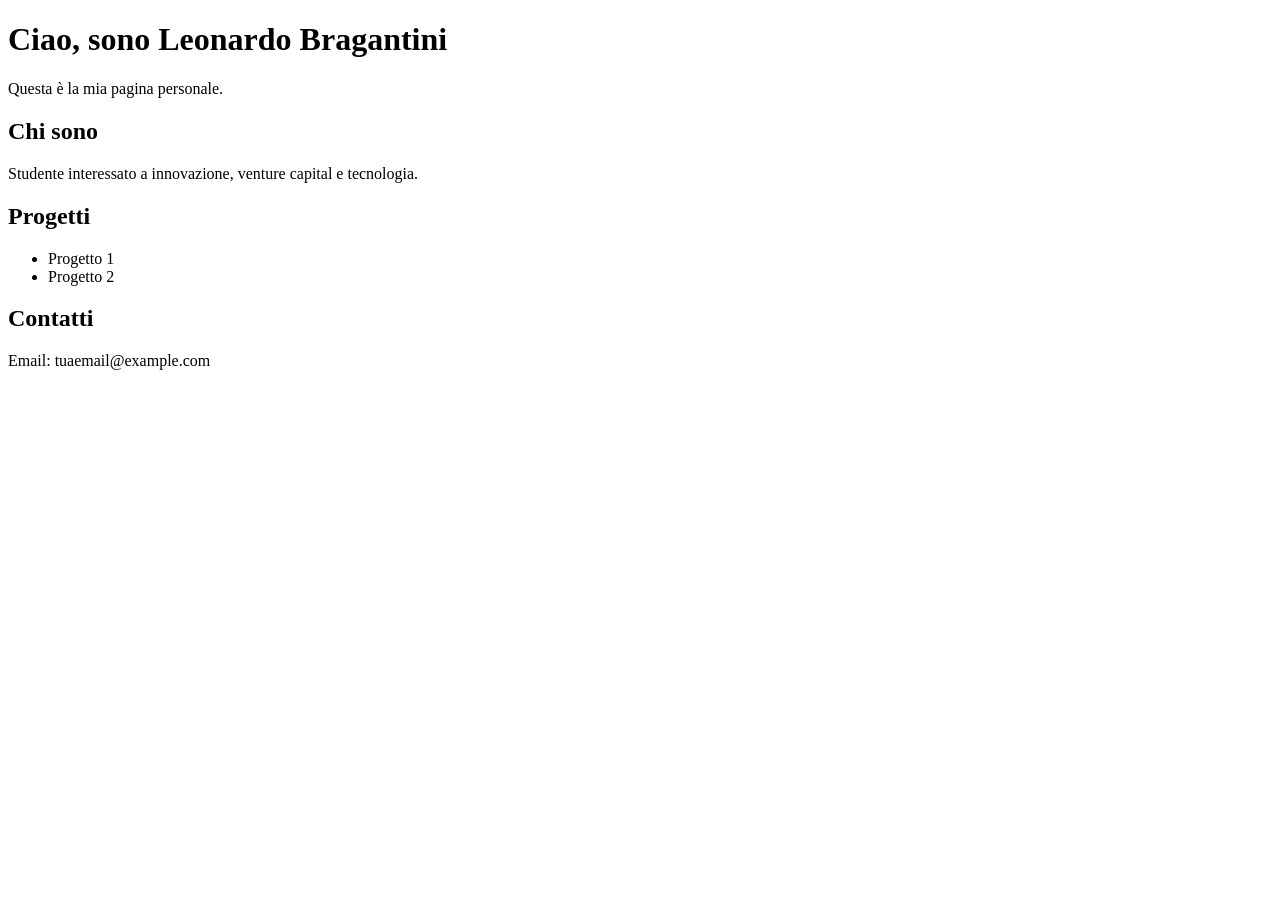
==== index.html @ 48f8a978 "Add personal webpage for Leonardo Bragantini" ====
<!DOCTYPE html>
<html>
<head>
  <title>Leonardo Bragantini</title>
</head>
<body>
  <h1>Ciao, sono Leonardo Bragantini</h1>
  <p>Questa è la mia pagina personale.</p>

  <h2>Chi sono</h2>
  <p>Studente interessato a innovazione, venture capital e tecnologia.</p>

  <h2>Progetti</h2>
  <ul>
    <li>Progetto 1</li>
    <li>Progetto 2</li>
  </ul>

  <h2>Contatti</h2>
  <p>Email: tuaemail@example.com</p>
</body>
</html>
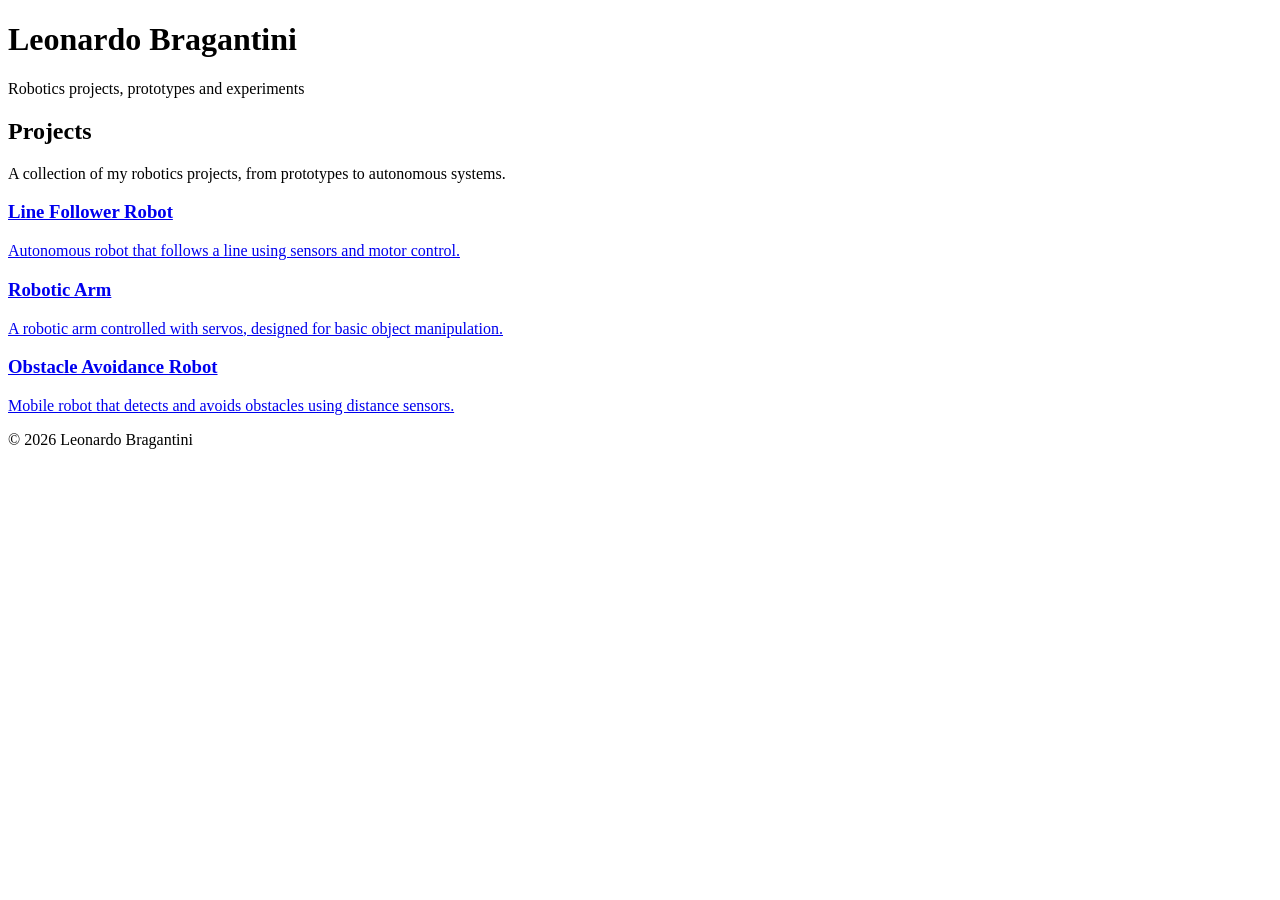
==== commit 85a0bea5: "Revise index.html for personal project showcase" ====
--- a/index.html
+++ b/index.html
@@ -1,23 +1,47 @@
 <!DOCTYPE html>
-<html>
+<html lang="it">
 <head>
-  <title>Leonardo Bragantini</title>
+  <meta charset="UTF-8">
+  <meta name="viewport" content="width=device-width, initial-scale=1.0">
+  <title>Leonardo Bragantini | Robotics Projects</title>
+  <link rel="stylesheet" href="style.css">
 </head>
+
 <body>
-  <h1>Ciao, sono Leonardo Bragantini</h1>
-  <p>Questa è la mia pagina personale.</p>
+  <header class="hero">
+    <h1>Leonardo Bragantini</h1>
+    <p>Robotics projects, prototypes and experiments</p>
+  </header>
 
-  <h2>Chi sono</h2>
-  <p>Studente interessato a innovazione, venture capital e tecnologia.</p>
+  <main class="container">
+    <section>
+      <h2>Projects</h2>
+      <p class="intro">
+        A collection of my robotics projects, from prototypes to autonomous systems.
+      </p>
 
-  <h2>Progetti</h2>
-  <ul>
-    <li>Progetto 1</li>
-    <li>Progetto 2</li>
-  </ul>
+      <div class="project-grid">
+        <a class="project-card" href="line-follower.html">
+          <h3>Line Follower Robot</h3>
+          <p>Autonomous robot that follows a line using sensors and motor control.</p>
+        </a>
 
-  <h2>Contatti</h2>
-  <p>Email: tuaemail@example.com</p>
+        <a class="project-card" href="robotic-arm.html">
+          <h3>Robotic Arm</h3>
+          <p>A robotic arm controlled with servos, designed for basic object manipulation.</p>
+        </a>
+
+        <a class="project-card" href="obstacle-avoidance.html">
+          <h3>Obstacle Avoidance Robot</h3>
+          <p>Mobile robot that detects and avoids obstacles using distance sensors.</p>
+        </a>
+      </div>
+    </section>
+  </main>
+
+  <footer>
+    <p>© 2026 Leonardo Bragantini</p>
+  </footer>
 </body>
 </html>
 
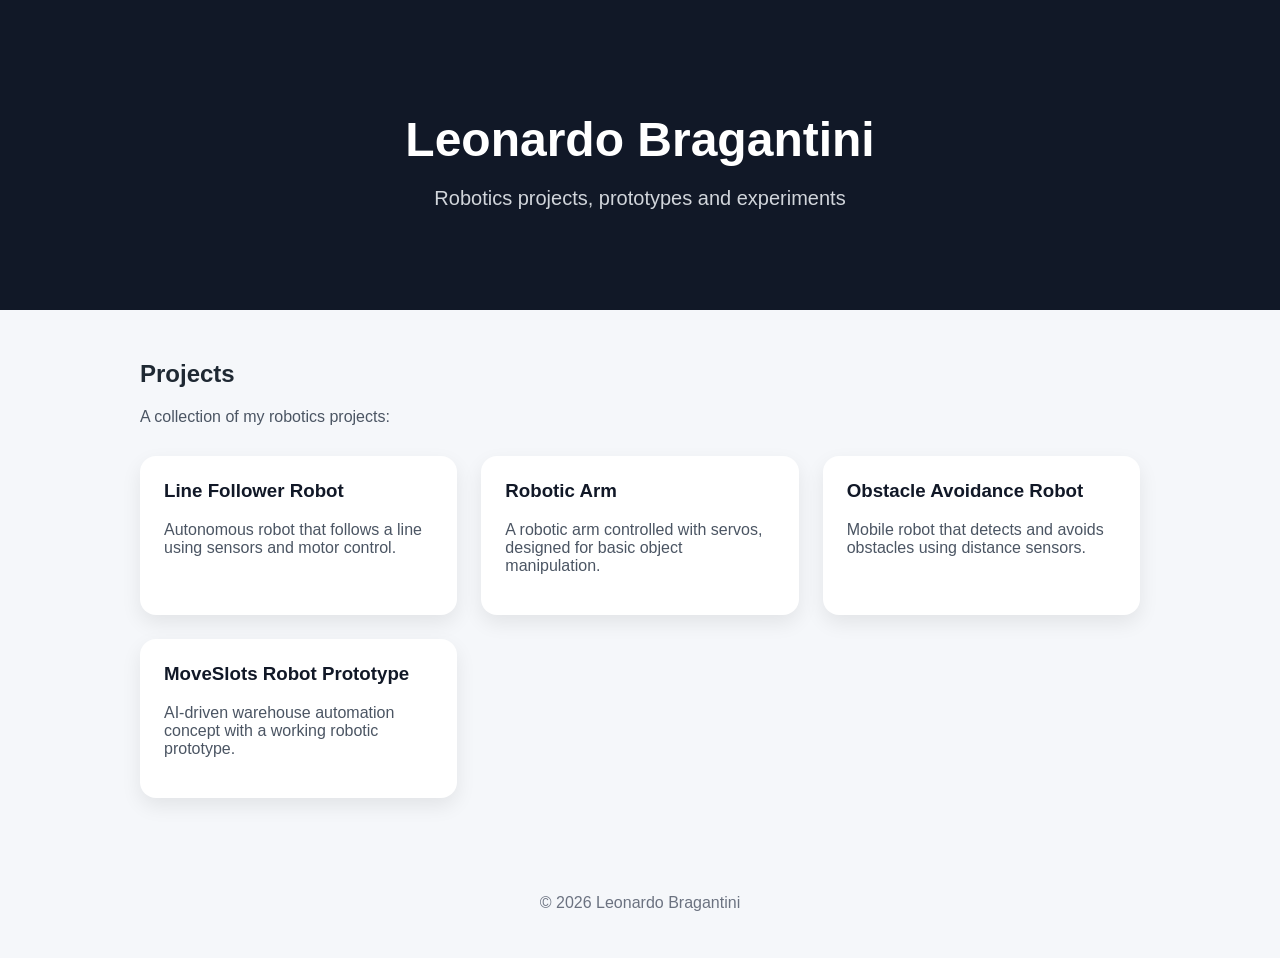
==== commit 14792e5e: "Add MoveSlots Robot project card to index.html" ====
--- a/index.html
+++ b/index.html
@@ -17,7 +17,7 @@
     <section>
       <h2>Projects</h2>
       <p class="intro">
-        A collection of my robotics projects, from prototypes to autonomous systems.
+        A collection of my robotics projects:
       </p>
 
       <div class="project-grid">
@@ -35,6 +35,12 @@
           <h3>Obstacle Avoidance Robot</h3>
           <p>Mobile robot that detects and avoids obstacles using distance sensors.</p>
         </a>
+
+        <a class="project-card" href="moveslot.html">
+          <h3>MoveSlots Robot Prototype</h3>
+          <p>AI-driven warehouse automation concept with a working robotic prototype.</p>
+        </a>
+        
       </div>
     </section>
   </main>
--- a/style.css
+++ b/style.css
@@ -0,0 +1,124 @@
+body {
+  margin: 0;
+  font-family: Arial, sans-serif;
+  background: #f5f7fa;
+  color: #1f2933;
+}
+
+.hero {
+  background: #111827;
+  color: white;
+  text-align: center;
+  padding: 80px 20px;
+}
+
+.hero h1 {
+  font-size: 48px;
+  margin-bottom: 10px;
+}
+
+.hero p {
+  font-size: 20px;
+  color: #d1d5db;
+}
+
+.container {
+  max-width: 1000px;
+  margin: 50px auto;
+  padding: 0 20px;
+}
+
+.intro {
+  color: #4b5563;
+  margin-bottom: 30px;
+}
+
+.project-grid {
+  display: grid;
+  grid-template-columns: repeat(auto-fit, minmax(250px, 1fr));
+  gap: 24px;
+}
+
+.project-card {
+  display: block;
+  background: white;
+  padding: 24px;
+  border-radius: 16px;
+  text-decoration: none;
+  color: inherit;
+  box-shadow: 0 8px 20px rgba(0, 0, 0, 0.08);
+  transition: transform 0.2s, box-shadow 0.2s;
+}
+
+.project-card:hover {
+  transform: translateY(-6px);
+  box-shadow: 0 12px 30px rgba(0, 0, 0, 0.12);
+}
+
+.project-card h3 {
+  margin-top: 0;
+  color: #111827;
+}
+
+.project-card p {
+  color: #4b5563;
+}
+
+footer {
+  text-align: center;
+  padding: 30px;
+  color: #6b7280;
+}
+
+.project-image {
+  width: 100%;
+  max-width: 800px;
+  border-radius: 16px;
+  margin: 20px 0;
+  box-shadow: 0 8px 20px rgba(0, 0, 0, 0.12);
+}
+
+.gallery {
+  display: grid;
+  grid-template-columns: repeat(auto-fit, minmax(250px, 1fr));
+  gap: 18px;
+  margin: 20px 0;
+}
+
+.gallery img {
+  width: 100%;
+  border-radius: 14px;
+  box-shadow: 0 8px 20px rgba(0, 0, 0, 0.12);
+}
+
+.image-carousel {
+  display: flex;
+  gap: 20px;
+  overflow-x: auto;
+  scroll-snap-type: x mandatory;
+  padding: 20px 0;
+}
+
+.image-carousel img {
+  width: 85%;
+  max-width: 700px;
+  border-radius: 16px;
+  box-shadow: 0 8px 20px rgba(0, 0, 0, 0.12);
+  scroll-snap-align: center;
+  flex-shrink: 0;
+}
+
+.video-container {
+  position: relative;
+  padding-bottom: 56.25%;
+  height: 0;
+  margin-top: 20px;
+  overflow: hidden;
+  border-radius: 16px;
+}
+
+.video-container iframe {
+  position: absolute;
+  width: 100%;
+  height: 100%;
+}
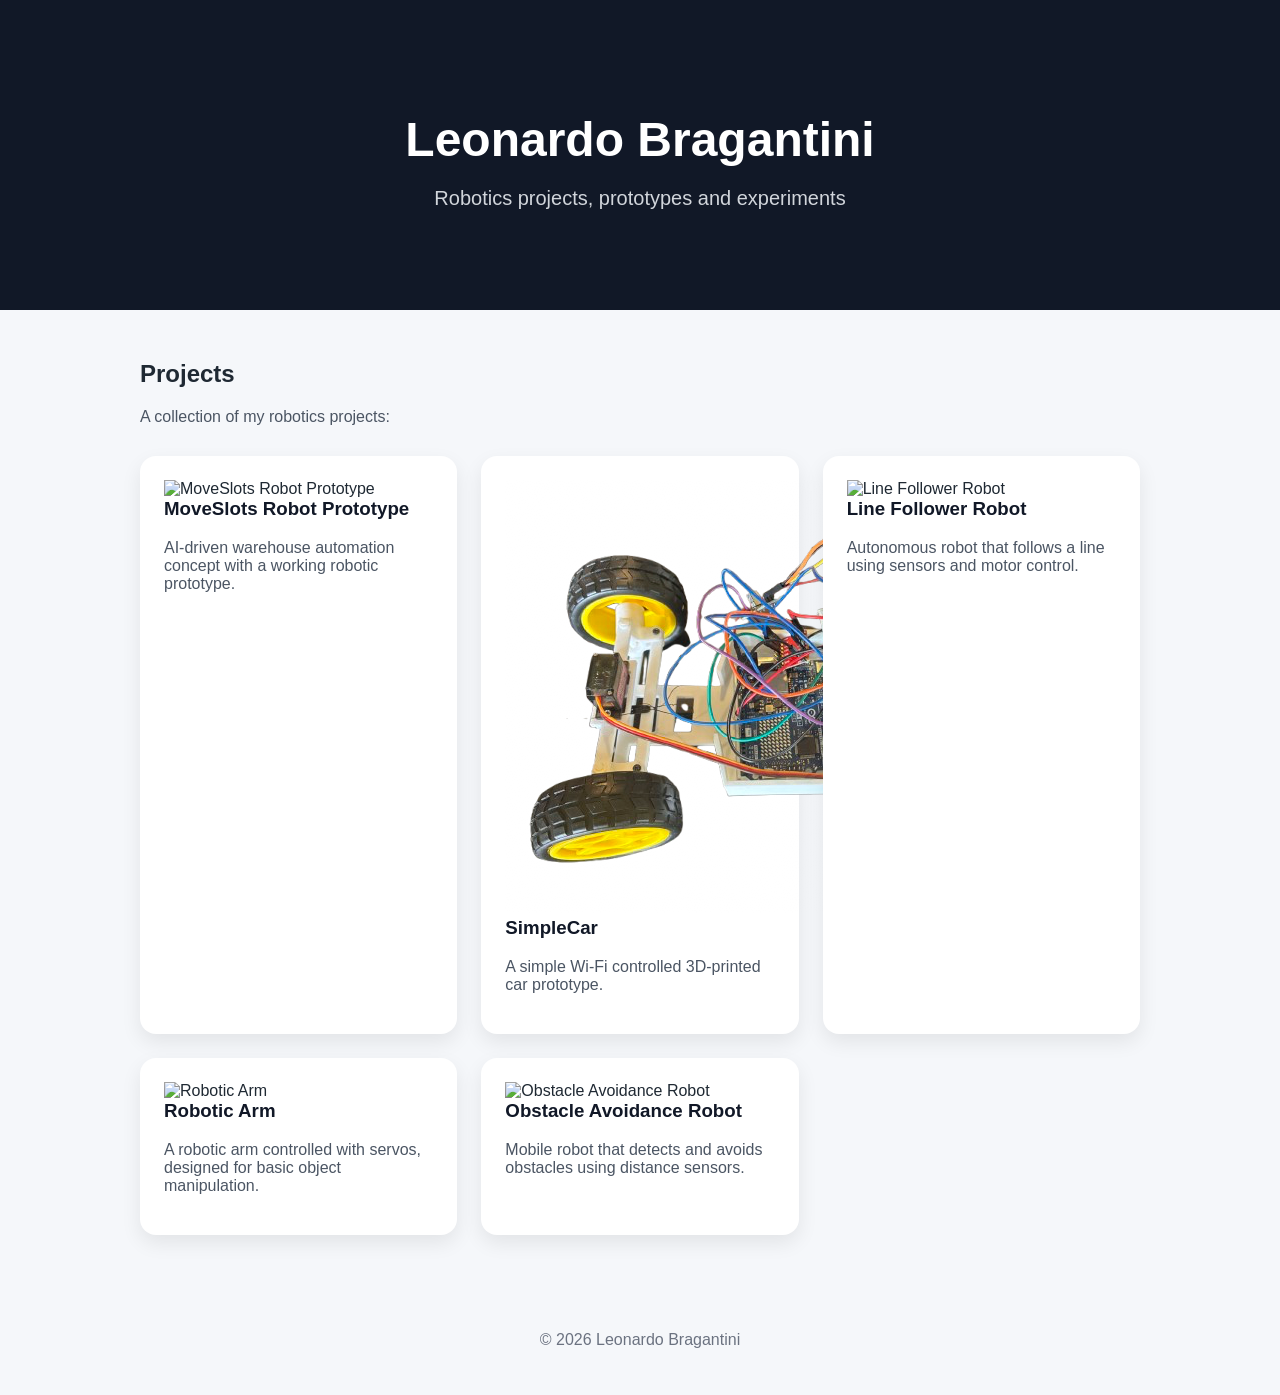
==== commit 74a9ceb1: "Update image source for SimpleCar project card" ====
--- a/index.html
+++ b/index.html
@@ -21,26 +21,47 @@
       </p>
 
       <div class="project-grid">
+
+        <a class="project-card" href="moveslot.html">
+          <img src="images/MoveSlot_prototype_1.png" alt="MoveSlots Robot Prototype" class="project-card-image">
+          <div class="project-card-content">
+            <h3>MoveSlots Robot Prototype</h3>
+            <p>AI-driven warehouse automation concept with a working robotic prototype.</p>
+          </div>
+        </a>
+
+        <a class="project-card" href="simplecar.html">
+          <img src="images/SimpleCar_2.png" alt="SimpleCar prototype" class="project-card-image">
+          <div class="project-card-content">
+            <h3>SimpleCar</h3>
+            <p>A simple Wi-Fi controlled 3D-printed car prototype.</p>
+          </div>
+        </a>
+
         <a class="project-card" href="line-follower.html">
-          <h3>Line Follower Robot</h3>
-          <p>Autonomous robot that follows a line using sensors and motor control.</p>
+          <img src="images/line-follower-1.png" alt="Line Follower Robot" class="project-card-image">
+          <div class="project-card-content">
+            <h3>Line Follower Robot</h3>
+            <p>Autonomous robot that follows a line using sensors and motor control.</p>
+          </div>
         </a>
 
         <a class="project-card" href="robotic-arm.html">
-          <h3>Robotic Arm</h3>
-          <p>A robotic arm controlled with servos, designed for basic object manipulation.</p>
+          <img src="images/robotic-arm-1.png" alt="Robotic Arm" class="project-card-image">
+          <div class="project-card-content">
+            <h3>Robotic Arm</h3>
+            <p>A robotic arm controlled with servos, designed for basic object manipulation.</p>
+          </div>
         </a>
 
         <a class="project-card" href="obstacle-avoidance.html">
-          <h3>Obstacle Avoidance Robot</h3>
-          <p>Mobile robot that detects and avoids obstacles using distance sensors.</p>
+          <img src="images/obstacle-avoidance-1.png" alt="Obstacle Avoidance Robot" class="project-card-image">
+          <div class="project-card-content">
+            <h3>Obstacle Avoidance Robot</h3>
+            <p>Mobile robot that detects and avoids obstacles using distance sensors.</p>
+          </div>
         </a>
 
-        <a class="project-card" href="moveslot.html">
-          <h3>MoveSlots Robot Prototype</h3>
-          <p>AI-driven warehouse automation concept with a working robotic prototype.</p>
-        </a>
-        
       </div>
     </section>
   </main>
@@ -50,4 +71,3 @@
   </footer>
 </body>
 </html>
-
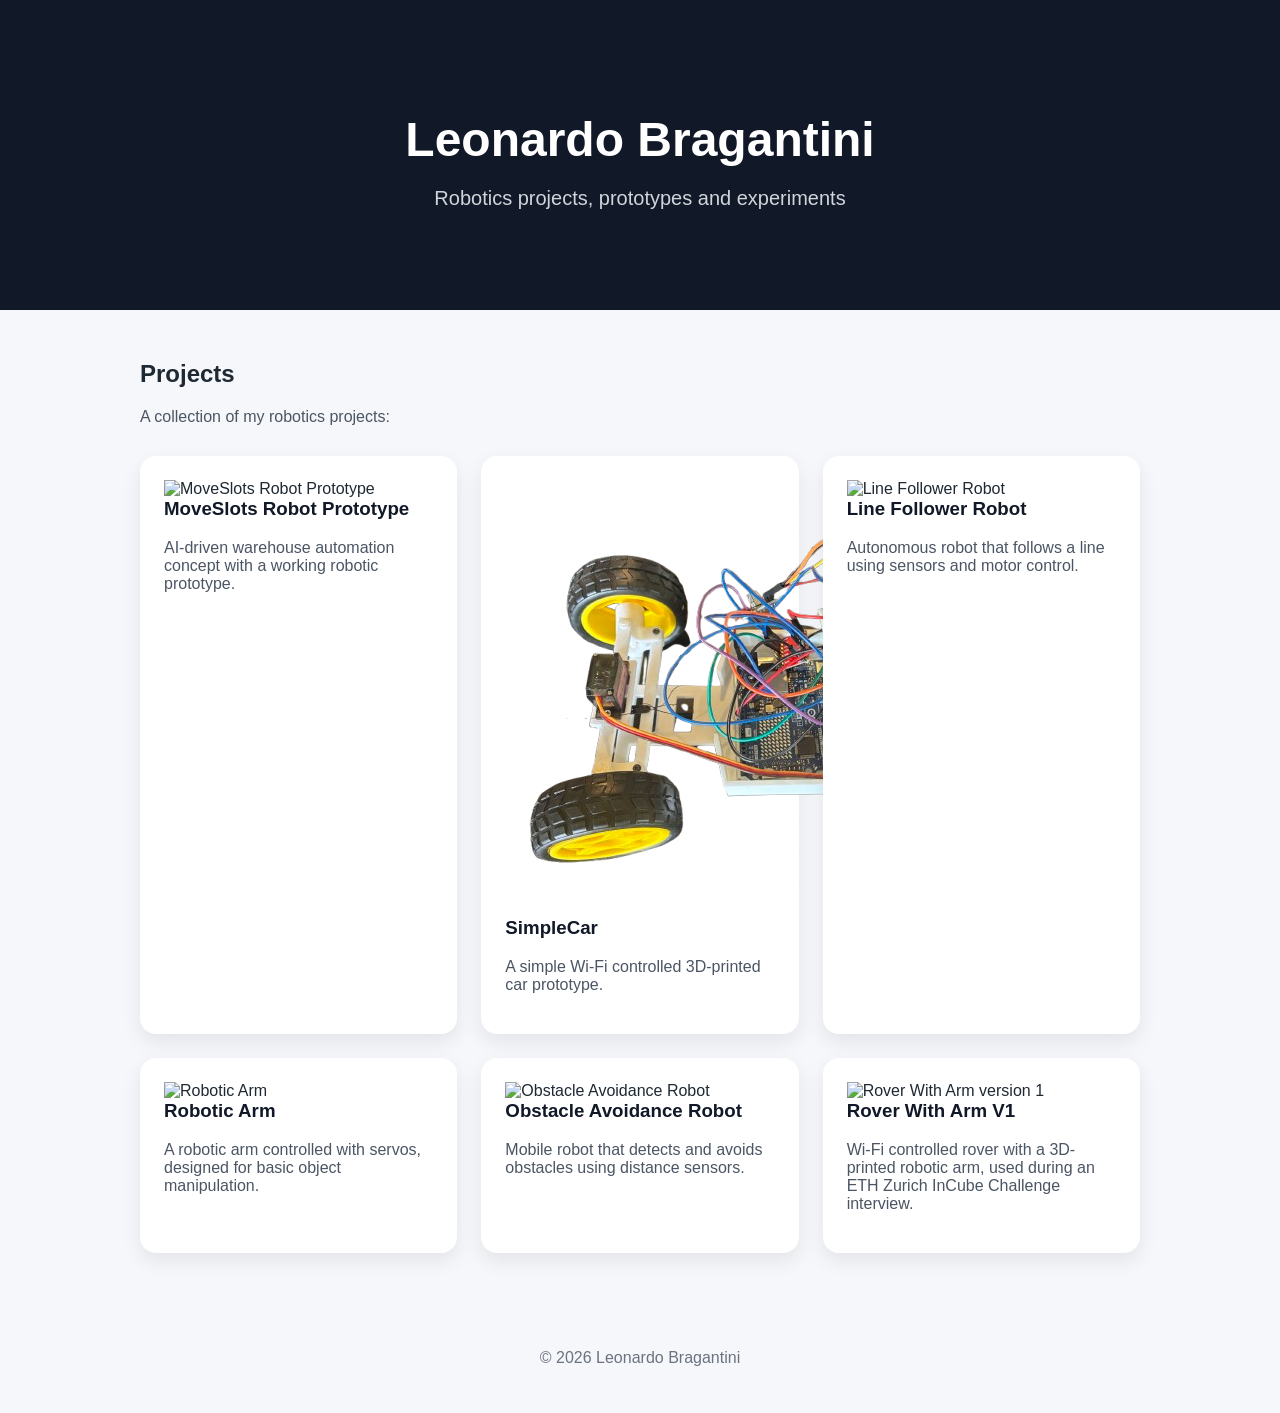
==== commit a58a4ae3: "Add project card for Rover With Arm V1" ====
--- a/index.html
+++ b/index.html
@@ -62,6 +62,14 @@
           </div>
         </a>
 
+        <a class="project-card" href="rover-with-arm-v1.html">
+          <img src="images/ArmRover_Version1_1.png" alt="Rover With Arm version 1" class="project-card-image">
+          <div class="project-card-content">
+            <h3>Rover With Arm V1</h3>
+            <p>Wi-Fi controlled rover with a 3D-printed robotic arm, used during an ETH Zurich InCube Challenge interview.</p>
+          </div>
+        </a>
+
       </div>
     </section>
   </main>
